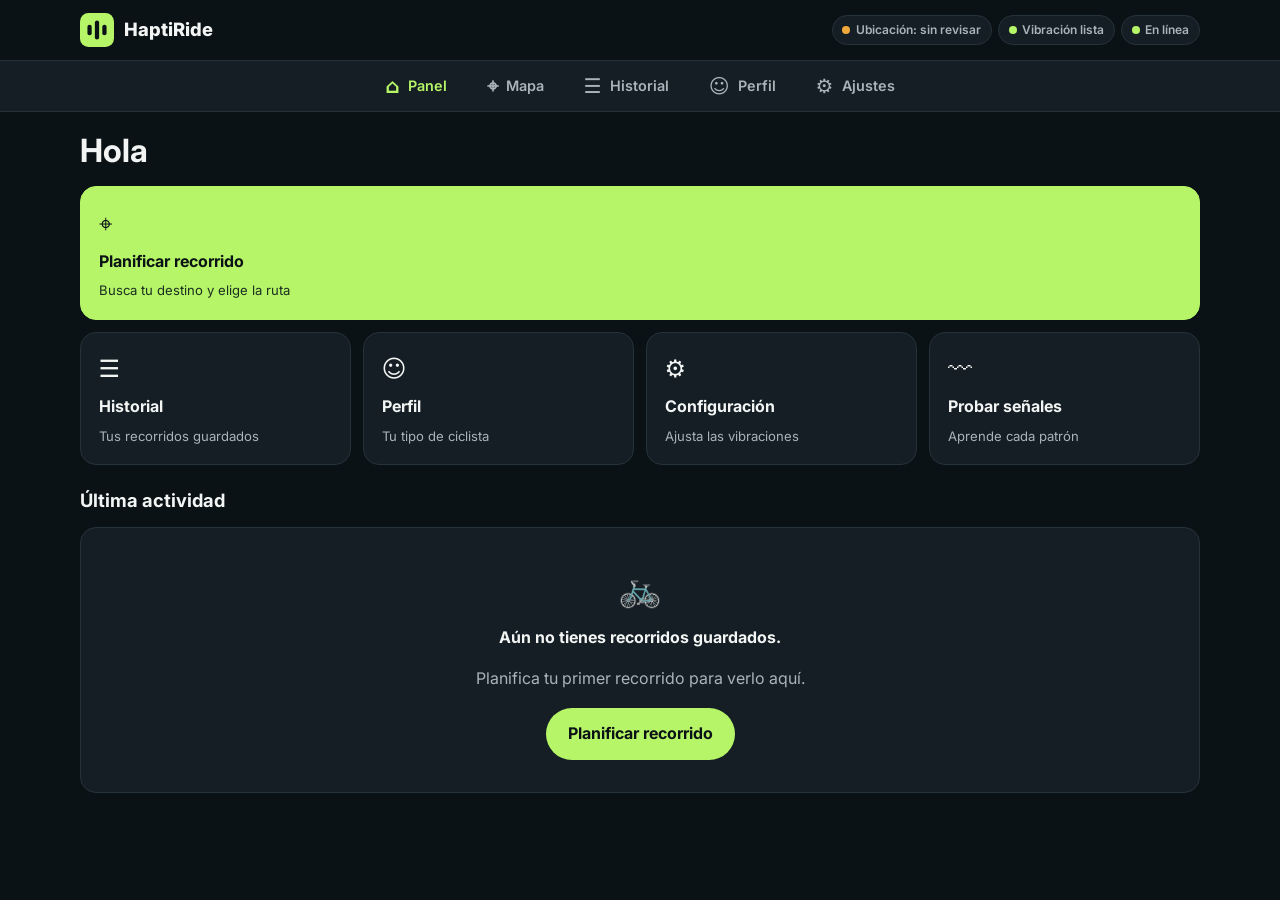
==== pages/app.html @ 60460280 "Add files via upload" ====
<!DOCTYPE html>
<html lang="es">
<head>
  <meta charset="UTF-8">
  <meta name="viewport" content="width=device-width, initial-scale=1, viewport-fit=cover">
  <title>HaptiRide · App web</title>
  <meta name="description" content="App web de HaptiRide: planifica tu ruta en bicicleta y recibe las indicaciones como vibraciones del celular.">
  <meta name="theme-color" content="#0B1216">
  <link rel="icon" href="../favicon.ico">
  <link rel="stylesheet" href="../css/leaflet.css">
  <link rel="stylesheet" href="../css/styles.css">
</head>
<body>
  <a class="saltar" href="#app-principal">Saltar al contenido</a>
  <div class="app">
    <header class="app-barra">
      <div class="contenedor app-barra__fila">
        <a class="marca" href="index.html" aria-label="HaptiRide, volver a la página principal">
          <img src="../assets/icons/logo.svg" alt="" width="34" height="34">
          <span>HaptiRide</span>
        </a>
        <!-- HU-024 · Estado de ubicación, vibración y conexión -->
        <div class="estado-chips" aria-label="Estado del sistema">
          <a class="chip" id="chip-ubicacion" href="#permisos">Ubicación</a>
          <a class="chip" id="chip-vibracion" href="#permisos">Vibración</a>
          <a class="chip" id="chip-conexion" href="#permisos">Conexión</a>
        </div>
      </div>
    </header>

    <nav class="tabbar" aria-label="Secciones de la app">
      <a href="#panel" data-tab="panel"><span class="ico" aria-hidden="true">⌂</span>Panel</a>
      <a href="#mapa" data-tab="mapa"><span class="ico" aria-hidden="true">⌖</span>Mapa</a>
      <a href="#historial" data-tab="historial"><span class="ico" aria-hidden="true">☰</span>Historial</a>
      <a href="#perfil" data-tab="perfil"><span class="ico" aria-hidden="true">☺</span>Perfil</a>
      <a href="#configuracion" data-tab="configuracion"><span class="ico" aria-hidden="true">⚙</span>Ajustes</a>
    </nav>

    <main class="app-principal" id="app-principal" tabindex="-1">

      <!-- ============ HU-001 · Panel principal ============ -->
      <section class="vista" id="vista-panel" aria-labelledby="t-panel" hidden>
        <div class="contenedor">
          <h1 id="t-panel">Hola<span id="saludo-perfil"></span></h1>
          <div class="accesos">
            <a class="acceso acceso--destacado" href="#mapa"><span class="ico" aria-hidden="true">⌖</span><strong>Planificar recorrido</strong><span>Busca tu destino y elige la ruta</span></a>
            <a class="acceso" href="#historial"><span class="ico" aria-hidden="true">☰</span><strong>Historial</strong><span>Tus recorridos guardados</span></a>
            <a class="acceso" href="#perfil"><span class="ico" aria-hidden="true">☺</span><strong>Perfil</strong><span>Tu tipo de ciclista</span></a>
            <a class="acceso" href="#configuracion"><span class="ico" aria-hidden="true">⚙</span><strong>Configuración</strong><span>Ajusta las vibraciones</span></a>
            <a class="acceso" href="index.html#probar"><span class="ico" aria-hidden="true">〰</span><strong>Probar señales</strong><span>Aprende cada patrón</span></a>
          </div>
          <h2 style="font-size:1.15rem;margin-top:1.5rem">Última actividad</h2>
          <div id="ultima-actividad"></div>
        </div>
      </section>

      <!-- ============ HU-017, 018, 025, 028, 033, 034, 035 · Planificar ============ -->
      <section class="vista" id="vista-mapa" aria-labelledby="t-mapa" hidden>
        <div class="contenedor">
          <h1 id="t-mapa">Planificar recorrido</h1>

          <div class="tarjeta">
            <div class="campo">
              <span style="font-weight:600">Origen</span>
              <div class="segmentado" role="group" aria-label="Origen del recorrido">
                <button type="button" data-origen="demo" aria-pressed="true">Punto de prueba</button>
                <button type="button" data-origen="gps" aria-pressed="false">Mi ubicación (GPS)</button>
              </div>
              <span class="ayuda" id="texto-origen">Parque Kennedy, Miraflores (punto fijo para pruebas).</span>
            </div>

            <form class="campo" id="form-destino" role="search" novalidate>
              <label for="destino">Destino</label>
              <div class="buscador">
                <input class="entrada" id="destino" name="destino" type="search" placeholder="Ej.: UPC Monterrico, Larcomar…" autocomplete="off" aria-describedby="ayuda-destino">
                <button class="btn btn--primario" type="submit">Buscar</button>
              </div>
              <span class="ayuda" id="ayuda-destino">Busca un lugar en Perú. Necesitas conexión a internet.</span>
              <ul class="resultados" id="resultados" hidden aria-label="Resultados de búsqueda"></ul>
            </form>
            <button class="btn btn--secundario btn--sm" id="usar-demo" type="button">Usar ruta de demostración (sin internet)</button>
          </div>

          <div id="error-ruta" role="alert"></div>

          <div class="mapa" id="mapa-plan" aria-label="Vista previa del recorrido en el mapa"></div>

          <div id="bloque-alternativas" hidden>
            <h2 style="font-size:1.15rem">Rutas disponibles</h2>
            <p class="texto-suave" id="nota-alternativas"></p>
            <div class="alternativas" id="alternativas"></div>
          </div>

          <div class="tarjeta">
            <div class="campo" style="margin-bottom:.75rem">
              <span style="font-weight:600">Modo del recorrido</span>
              <div class="segmentado" role="group" aria-label="Modo del recorrido">
                <button type="button" data-modo="simulacion" aria-pressed="true">Simulación</button>
                <button type="button" data-modo="gps" aria-pressed="false">GPS real</button>
              </div>
              <span class="ayuda" id="texto-modo">La bicicleta avanza sola por la ruta. Úsalo para practicar y para las pruebas con usuarios.</span>
            </div>
            <p class="texto-suave" id="falta-iniciar">Elige un destino y una ruta para poder iniciar.</p>
            <button class="btn btn--primario btn--bloque" id="iniciar" type="button" disabled>Iniciar recorrido</button>
          </div>
        </div>
      </section>

      <!-- ============ HU-023, 024 · Permisos y estado ============ -->
      <section class="vista" id="vista-permisos" aria-labelledby="t-permisos" hidden>
        <div class="contenedor">
          <h1 id="t-permisos">Antes de salir</h1>
          <p class="texto-suave">HaptiRide necesita estos permisos para guiarte. Puedes revisarlos cuando quieras.</p>
          <div class="tarjeta">
            <div class="opcion">
              <div class="opcion__texto"><strong>Ubicación</strong><span id="permiso-ubicacion-texto">Comprobando…</span></div>
              <button class="btn btn--secundario btn--sm" id="permiso-ubicacion" type="button">Permitir ubicación</button>
            </div>
            <div class="opcion">
              <div class="opcion__texto"><strong>Vibración</strong><span id="permiso-vibracion-texto">Comprobando…</span></div>
              <button class="btn btn--secundario btn--sm" id="permiso-vibracion" type="button">Probar vibración</button>
            </div>
            <div class="opcion">
              <div class="opcion__texto"><strong>Pantalla encendida</strong><span id="permiso-pantalla-texto">Comprobando…</span></div>
            </div>
            <div class="opcion">
              <div class="opcion__texto"><strong>Conexión</strong><span id="permiso-conexion-texto">Comprobando…</span></div>
            </div>
          </div>
          <div id="permisos-continuar" hidden>
            <button class="btn btn--primario btn--bloque" id="continuar-recorrido" type="button">Continuar al recorrido</button>
            <a class="btn btn--secundario btn--bloque" style="margin-top:.6rem" href="#mapa">Volver al mapa</a>
          </div>
        </div>
      </section>

      <!-- ============ HU-019, 039–043, 014, 026, 048, 022 · Recorrido ============ -->
      <section class="vista" id="vista-navegacion" aria-labelledby="t-nav" hidden>
        <div class="contenedor">
          <h1 id="t-nav" class="solo-lector">Recorrido en curso</h1>
          <div class="maniobra" id="maniobra" role="status" aria-live="polite">
            <div class="maniobra__flecha" id="maniobra-flecha" aria-hidden="true">↑</div>
            <div>
              <div class="maniobra__dist" id="maniobra-dist">–</div>
              <div class="maniobra__texto" id="maniobra-texto">Preparando el recorrido…</div>
            </div>
          </div>
          <div id="aviso-nav"></div>
          <div>
            <div class="dato-fila"><span>Destino: <strong id="nav-destino">–</strong></span><span>Restante: <strong id="nav-restante">–</strong></span><span>Modo: <strong id="nav-modo">–</strong></span></div>
            <div class="progreso" style="margin-top:.5rem" aria-hidden="true"><span id="nav-progreso"></span></div>
          </div>
          <div class="mapa mapa--nav" id="mapa-nav" aria-label="Mapa del recorrido"></div>
          <div class="controles">
            <button class="btn btn--secundario" id="pausar" type="button">Pausar</button>
            <button class="btn btn--primario" id="sin-mirar" type="button">Modo sin mirar</button>
            <button class="btn btn--secundario" id="recalcular" type="button" hidden>Recalcular</button>
            <button class="btn btn--peligro" id="finalizar" type="button">Finalizar</button>
          </div>

          <details class="tarjeta pruebas" id="panel-pruebas" open>
            <summary>Simulación de eventos (para pruebas)</summary>
            <p class="texto-suave" style="margin-top:.75rem">Estos botones reproducen situaciones del recorrido para practicar las señales sin salir a la calle.</p>
            <div class="campo" id="bloque-velocidad">
              <span style="font-weight:600">Velocidad de la simulación</span>
              <div class="segmentado" role="group" aria-label="Velocidad de la simulación">
                <button type="button" data-vel="1" aria-pressed="true">1x</button>
                <button type="button" data-vel="3" aria-pressed="false">3x</button>
                <button type="button" data-vel="6" aria-pressed="false">6x</button>
              </div>
            </div>
            <div class="controles">
              <button class="btn btn--ambar btn--sm" data-vehiculo="izquierda" type="button">Vehículo por la izquierda</button>
              <button class="btn btn--ambar btn--sm" data-vehiculo="derecha" type="button">Vehículo por la derecha</button>
              <button class="btn btn--secundario btn--sm" id="simular-desvio" type="button">Simular desvío</button>
              <button class="btn btn--secundario btn--sm" id="simular-perdida" type="button">Simular pérdida de señal</button>
            </div>
          </details>

          <div class="tarjeta">
            <h2 style="font-size:1rem">Señales recibidas</h2>
            <ul class="registro" id="registro" aria-live="off"></ul>
          </div>
        </div>
      </section>

      <!-- ============ HU-022 · Historial ============ -->
      <section class="vista" id="vista-historial" aria-labelledby="t-historial" hidden>
        <div class="contenedor">
          <h1 id="t-historial">Historial</h1>
          <div id="lista-historial"></div>
        </div>
      </section>

      <!-- ============ HU-003 · Perfil ============ -->
      <section class="vista" id="vista-perfil" aria-labelledby="t-perfil" hidden>
        <div class="contenedor">
          <h1 id="t-perfil">Tu perfil</h1>
          <p class="texto-suave">Elige el tipo de ciclista que mejor te describe. Puedes cambiarlo cuando quieras; tu historial no se borra.</p>
          <div class="perfiles" role="group" aria-label="Tipo de ciclista">
            <button class="perfil-op" type="button" data-perfil="urbano" aria-pressed="false"><span class="ico" aria-hidden="true">🚲</span><strong>Ciclista urbano</strong><br><span>Uso mi bicicleta para estudiar, trabajar o hacer mis actividades diarias.</span></button>
            <button class="perfil-op" type="button" data-perfil="repartidor" aria-pressed="false"><span class="ico" aria-hidden="true">📦</span><strong>Repartidor</strong><br><span>Hago entregas (delivery) en bicicleta y voy a destinos nuevos a diario.</span></button>
            <button class="perfil-op" type="button" data-perfil="compartida" aria-pressed="false"><span class="ico" aria-hidden="true">🔄</span><strong>Bicicleta compartida</strong><br><span>Uso bicicletas de alquiler o compartidas para viajes cortos.</span></button>
          </div>
          <p class="texto-suave" id="estado-perfil" role="status" aria-live="polite"></p>
        </div>
      </section>

      <!-- ============ HU-044, 045, 046 · Configuración de señales ============ -->
      <section class="vista" id="vista-configuracion" aria-labelledby="t-config" hidden>
        <div class="contenedor">
          <h1 id="t-config">Configuración de señales</h1>
          <div class="tarjeta">
            <div class="opcion">
              <div class="opcion__texto"><strong id="etq-activas">Señales de vibración</strong><span>Si las desactivas, verás las indicaciones solo en pantalla.</span></div>
              <label class="interruptor"><input type="checkbox" id="cfg-activas" aria-labelledby="etq-activas"><span></span></label>
            </div>
            <div class="opcion">
              <div class="opcion__texto"><strong>Intensidad</strong><span>El navegador no controla la fuerza del motor: una intensidad mayor se siente como pulsos más largos.</span></div>
              <div class="segmentado" role="group" aria-label="Intensidad" data-cfg="intensidad">
                <button type="button" data-valor="baja">Baja</button><button type="button" data-valor="media">Media</button><button type="button" data-valor="alta">Alta</button>
              </div>
            </div>
            <div class="opcion">
              <div class="opcion__texto"><strong>Duración de cada pulso</strong><span>Corta 120 ms · Media 200 ms · Larga 300 ms.</span></div>
              <div class="segmentado" role="group" aria-label="Duración de cada pulso" data-cfg="duracion">
                <button type="button" data-valor="corta">Corta</button><button type="button" data-valor="media">Media</button><button type="button" data-valor="larga">Larga</button>
              </div>
            </div>
            <div class="opcion">
              <div class="opcion__texto"><strong>Cantidad de pulsos</strong><span>Cuántas veces se repite cada señal de maniobra.</span></div>
              <div class="segmentado" role="group" aria-label="Cantidad de repeticiones" data-cfg="pulsos">
                <button type="button" data-valor="1">1</button><button type="button" data-valor="2">2</button><button type="button" data-valor="3">3</button>
              </div>
            </div>
            <div class="opcion">
              <div class="opcion__texto"><strong>Intervalo entre pulsos</strong><span>El silencio entre un pulso y el siguiente.</span></div>
              <div class="segmentado" role="group" aria-label="Intervalo entre pulsos" data-cfg="intervalo">
                <button type="button" data-valor="corto">Corto</button><button type="button" data-valor="medio">Medio</button><button type="button" data-valor="largo">Largo</button>
              </div>
            </div>
          </div>
          <div class="tarjeta">
            <h2 style="font-size:1rem">Resumen</h2>
            <p id="cfg-resumen" role="status" aria-live="polite"></p>
            <div class="campo">
              <label for="cfg-probar-tipo">Señal para probar</label>
              <select class="entrada" id="cfg-probar-tipo">
                <option value="izquierda">Girar a la izquierda</option>
                <option value="derecha">Girar a la derecha</option>
                <option value="recto">Continuar recto</option>
                <option value="vehiculo">Aviso de vehículo</option>
                <option value="llegada">Llegada</option>
              </select>
            </div>
            <div class="controles" style="grid-template-columns:1fr 1fr">
              <button class="btn btn--primario" id="cfg-probar" type="button">Probar</button>
              <button class="btn btn--secundario" id="cfg-restablecer" type="button">Restablecer</button>
            </div>
            <p class="texto-suave" id="cfg-aviso" style="margin-top:1rem"></p>
          </div>
        </div>
      </section>
    </main>
  </div>

  <!-- HU-026 · Modo sin mirar -->
  <div class="sin-mirar" id="capa-sin-mirar" role="dialog" aria-modal="true" aria-labelledby="sm-texto" hidden>
    <div class="sin-mirar__flecha" id="sm-flecha" aria-hidden="true">↑</div>
    <div class="sin-mirar__dist" id="sm-dist">–</div>
    <p class="sin-mirar__estado" id="sm-texto">Guarda el celular. Te avisaremos con vibraciones.</p>
    <p class="sin-mirar__estado" id="sm-pantalla"></p>
    <button class="btn btn--secundario" id="salir-sin-mirar" type="button">Salir del modo sin mirar</button>
  </div>

  <!-- Diálogo reutilizable (HU-022 confirmar, HU-042 llegada) -->
  <div class="dialogo-fondo" id="dialogo" hidden>
    <div class="dialogo" role="alertdialog" aria-modal="true" aria-labelledby="dialogo-titulo" aria-describedby="dialogo-texto">
      <h2 id="dialogo-titulo"></h2>
      <p class="texto-suave" id="dialogo-texto"></p>
      <div class="dialogo__acciones" id="dialogo-acciones"></div>
    </div>
  </div>

  <div class="toast" id="toast" role="status" aria-live="polite" hidden></div>

  <script src="../js/vendor/leaflet.js"></script>
  <script src="../js/senales.js"></script>
  <script src="../js/app.js"></script>
</body>
</html>
---- css/leaflet.css ----
/* required styles */

.leaflet-pane,
.leaflet-tile,
.leaflet-marker-icon,
.leaflet-marker-shadow,
.leaflet-tile-container,
.leaflet-pane > svg,
.leaflet-pane > canvas,
.leaflet-zoom-box,
.leaflet-image-layer,
.leaflet-layer {
	position: absolute;
	left: 0;
	top: 0;
	}
.leaflet-container {
	overflow: hidden;
	}
.leaflet-tile,
.leaflet-marker-icon,
.leaflet-marker-shadow {
	-webkit-user-select: none;
	   -moz-user-select: none;
	        user-select: none;
	  -webkit-user-drag: none;
	}
/* Prevents IE11 from highlighting tiles in blue */
.leaflet-tile::selection {
	background: transparent;
}
/* Safari renders non-retina tile on retina better with this, but Chrome is worse */
.leaflet-safari .leaflet-tile {
	image-rendering: -webkit-optimize-contrast;
	}
/* hack that prevents hw layers "stretching" when loading new tiles */
.leaflet-safari .leaflet-tile-container {
	width: 1600px;
	height: 1600px;
	-webkit-transform-origin: 0 0;
	}
.leaflet-marker-icon,
.leaflet-marker-shadow {
	display: block;
	}
/* .leaflet-container svg: reset svg max-width decleration shipped in Joomla! (joomla.org) 3.x */
/* .leaflet-container img: map is broken in FF if you have max-width: 100% on tiles */
.leaflet-container .leaflet-overlay-pane svg {
	max-width: none !important;
	max-height: none !important;
	}
.leaflet-container .leaflet-marker-pane img,
.leaflet-container .leaflet-shadow-pane img,
.leaflet-container .leaflet-tile-pane img,
.leaflet-container img.leaflet-image-layer,
.leaflet-container .leaflet-tile {
	max-width: none !important;
	max-height: none !important;
	width: auto;
	padding: 0;
	}

.leaflet-container img.leaflet-tile {
	/* See: https://bugs.chromium.org/p/chromium/issues/detail?id=600120 */
	mix-blend-mode: plus-lighter;
}

.leaflet-container.leaflet-touch-zoom {
	-ms-touch-action: pan-x pan-y;
	touch-action: pan-x pan-y;
	}
.leaflet-container.leaflet-touch-drag {
	-ms-touch-action: pinch-zoom;
	/* Fallback for FF which doesn't support pinch-zoom */
	touch-action: none;
	touch-action: pinch-zoom;
}
.leaflet-container.leaflet-touch-drag.leaflet-touch-zoom {
	-ms-touch-action: none;
	touch-action: none;
}
.leaflet-container {
	-webkit-tap-highlight-color: transparent;
}
.leaflet-container a {
	-webkit-tap-highlight-color: rgba(51, 181, 229, 0.4);
}
.leaflet-tile {
	filter: inherit;
	visibility: hidden;
	}
.leaflet-tile-loaded {
	visibility: inherit;
	}
.leaflet-zoom-box {
	width: 0;
	height: 0;
	-moz-box-sizing: border-box;
	     box-sizing: border-box;
	z-index: 800;
	}
/* workaround for https://bugzilla.mozilla.org/show_bug.cgi?id=888319 */
.leaflet-overlay-pane svg {
	-moz-user-select: none;
	}

.leaflet-pane         { z-index: 400; }

.leaflet-tile-pane    { z-index: 200; }
.leaflet-overlay-pane { z-index: 400; }
.leaflet-shadow-pane  { z-index: 500; }
.leaflet-marker-pane  { z-index: 600; }
.leaflet-tooltip-pane   { z-index: 650; }
.leaflet-popup-pane   { z-index: 700; }

.leaflet-map-pane canvas { z-index: 100; }
.leaflet-map-pane svg    { z-index: 200; }

.leaflet-vml-shape {
	width: 1px;
	height: 1px;
	}
.lvml {
	behavior: url(#default#VML);
	display: inline-block;
	position: absolute;
	}


/* control positioning */

.leaflet-control {
	position: relative;
	z-index: 800;
	pointer-events: visiblePainted; /* IE 9-10 doesn't have auto */
	pointer-events: auto;
	}
.leaflet-top,
.leaflet-bottom {
	position: absolute;
	z-index: 1000;
	pointer-events: none;
	}
.leaflet-top {
	top: 0;
	}
.leaflet-right {
	right: 0;
	}
.leaflet-bottom {
	bottom: 0;
	}
.leaflet-left {
	left: 0;
	}
.leaflet-control {
	float: left;
	clear: both;
	}
.leaflet-right .leaflet-control {
	float: right;
	}
.leaflet-top .leaflet-control {
	margin-top: 10px;
	}
.leaflet-bottom .leaflet-control {
	margin-bottom: 10px;
	}
.leaflet-left .leaflet-control {
	margin-left: 10px;
	}
.leaflet-right .leaflet-control {
	margin-right: 10px;
	}


/* zoom and fade animations */

.leaflet-fade-anim .leaflet-popup {
	opacity: 0;
	-webkit-transition: opacity 0.2s linear;
	   -moz-transition: opacity 0.2s linear;
	        transition: opacity 0.2s linear;
	}
.leaflet-fade-anim .leaflet-map-pane .leaflet-popup {
	opacity: 1;
	}
.leaflet-zoom-animated {
	-webkit-transform-origin: 0 0;
	    -ms-transform-origin: 0 0;
	        transform-origin: 0 0;
	}
svg.leaflet-zoom-animated {
	will-change: transform;
}

.leaflet-zoom-anim .leaflet-zoom-animated {
	-webkit-transition: -webkit-transform 0.25s cubic-bezier(0,0,0.25,1);
	   -moz-transition:    -moz-transform 0.25s cubic-bezier(0,0,0.25,1);
	        transition:         transform 0.25s cubic-bezier(0,0,0.25,1);
	}
.leaflet-zoom-anim .leaflet-tile,
.leaflet-pan-anim .leaflet-tile {
	-webkit-transition: none;
	   -moz-transition: none;
	        transition: none;
	}

.leaflet-zoom-anim .leaflet-zoom-hide {
	visibility: hidden;
	}


/* cursors */

.leaflet-interactive {
	cursor: pointer;
	}
.leaflet-grab {
	cursor: -webkit-grab;
	cursor:    -moz-grab;
	cursor:         grab;
	}
.leaflet-crosshair,
.leaflet-crosshair .leaflet-interactive {
	cursor: crosshair;
	}
.leaflet-popup-pane,
.leaflet-control {
	cursor: auto;
	}
.leaflet-dragging .leaflet-grab,
.leaflet-dragging .leaflet-grab .leaflet-interactive,
.leaflet-dragging .leaflet-marker-draggable {
	cursor: move;
	cursor: -webkit-grabbing;
	cursor:    -moz-grabbing;
	cursor:         grabbing;
	}

/* marker & overlays interactivity */
.leaflet-marker-icon,
.leaflet-marker-shadow,
.leaflet-image-layer,
.leaflet-pane > svg path,
.leaflet-tile-container {
	pointer-events: none;
	}

.leaflet-marker-icon.leaflet-interactive,
.leaflet-image-layer.leaflet-interactive,
.leaflet-pane > svg path.leaflet-interactive,
svg.leaflet-image-layer.leaflet-interactive path {
	pointer-events: visiblePainted; /* IE 9-10 doesn't have auto */
	pointer-events: auto;
	}

/* visual tweaks */

.leaflet-container {
	background: #ddd;
	outline-offset: 1px;
	}
.leaflet-container a {
	color: #0078A8;
	}
.leaflet-zoom-box {
	border: 2px dotted #38f;
	background: rgba(255,255,255,0.5);
	}


/* general typography */
.leaflet-container {
	font-family: "Helvetica Neue", Arial, Helvetica, sans-serif;
	font-size: 12px;
	font-size: 0.75rem;
	line-height: 1.5;
	}


/* general toolbar styles */

.leaflet-bar {
	box-shadow: 0 1px 5px rgba(0,0,0,0.65);
	border-radius: 4px;
	}
.leaflet-bar a {
	background-color: #fff;
	border-bottom: 1px solid #ccc;
	width: 26px;
	height: 26px;
	line-height: 26px;
	display: block;
	text-align: center;
	text-decoration: none;
	color: black;
	}
.leaflet-bar a,
.leaflet-control-layers-toggle {
	background-position: 50% 50%;
	background-repeat: no-repeat;
	display: block;
	}
.leaflet-bar a:hover,
.leaflet-bar a:focus {
	background-color: #f4f4f4;
	}
.leaflet-bar a:first-child {
	border-top-left-radius: 4px;
	border-top-right-radius: 4px;
	}
.leaflet-bar a:last-child {
	border-bottom-left-radius: 4px;
	border-bottom-right-radius: 4px;
	border-bottom: none;
	}
.leaflet-bar a.leaflet-disabled {
	cursor: default;
	background-color: #f4f4f4;
	color: #bbb;
	}

.leaflet-touch .leaflet-bar a {
	width: 30px;
	height: 30px;
	line-height: 30px;
	}
.leaflet-touch .leaflet-bar a:first-child {
	border-top-left-radius: 2px;
	border-top-right-radius: 2px;
	}
.leaflet-touch .leaflet-bar a:last-child {
	border-bottom-left-radius: 2px;
	border-bottom-right-radius: 2px;
	}

/* zoom control */

.leaflet-control-zoom-in,
.leaflet-control-zoom-out {
	font: bold 18px 'Lucida Console', Monaco, monospace;
	text-indent: 1px;
	}

.leaflet-touch .leaflet-control-zoom-in, .leaflet-touch .leaflet-control-zoom-out  {
	font-size: 22px;
	}


/* layers control */

.leaflet-control-layers {
	box-shadow: 0 1px 5px rgba(0,0,0,0.4);
	background: #fff;
	border-radius: 5px;
	}
.leaflet-control-layers-toggle {
	background-image: url(images/layers.png);
	width: 36px;
	height: 36px;
	}
.leaflet-retina .leaflet-control-layers-toggle {
	background-image: url(images/layers-2x.png);
	background-size: 26px 26px;
	}
.leaflet-touch .leaflet-control-layers-toggle {
	width: 44px;
	height: 44px;
	}
.leaflet-control-layers .leaflet-control-layers-list,
.leaflet-control-layers-expanded .leaflet-control-layers-toggle {
	display: none;
	}
.leaflet-control-layers-expanded .leaflet-control-layers-list {
	display: block;
	position: relative;
	}
.leaflet-control-layers-expanded {
	padding: 6px 10px 6px 6px;
	color: #333;
	background: #fff;
	}
.leaflet-control-layers-scrollbar {
	overflow-y: scroll;
	overflow-x: hidden;
	padding-right: 5px;
	}
.leaflet-control-layers-selector {
	margin-top: 2px;
	position: relative;
	top: 1px;
	}
.leaflet-control-layers label {
	display: block;
	font-size: 13px;
	font-size: 1.08333em;
	}
.leaflet-control-layers-separator {
	height: 0;
	border-top: 1px solid #ddd;
	margin: 5px -10px 5px -6px;
	}

/* Default icon URLs */
.leaflet-default-icon-path { /* used only in path-guessing heuristic, see L.Icon.Default */
	background-image: url(images/marker-icon.png);
	}


/* attribution and scale controls */

.leaflet-container .leaflet-control-attribution {
	background: #fff;
	background: rgba(255, 255, 255, 0.8);
	margin: 0;
	}
.leaflet-control-attribution,
.leaflet-control-scale-line {
	padding: 0 5px;
	color: #333;
	line-height: 1.4;
	}
.leaflet-control-attribution a {
	text-decoration: none;
	}
.leaflet-control-attribution a:hover,
.leaflet-control-attribution a:focus {
	text-decoration: underline;
	}
.leaflet-attribution-flag {
	display: inline !important;
	vertical-align: baseline !important;
	width: 1em;
	height: 0.6669em;
	}
.leaflet-left .leaflet-control-scale {
	margin-left: 5px;
	}
.leaflet-bottom .leaflet-control-scale {
	margin-bottom: 5px;
	}
.leaflet-control-scale-line {
	border: 2px solid #777;
	border-top: none;
	line-height: 1.1;
	padding: 2px 5px 1px;
	white-space: nowrap;
	-moz-box-sizing: border-box;
	     box-sizing: border-box;
	background: rgba(255, 255, 255, 0.8);
	text-shadow: 1px 1px #fff;
	}
.leaflet-control-scale-line:not(:first-child) {
	border-top: 2px solid #777;
	border-bottom: none;
	margin-top: -2px;
	}
.leaflet-control-scale-line:not(:first-child):not(:last-child) {
	border-bottom: 2px solid #777;
	}

.leaflet-touch .leaflet-control-attribution,
.leaflet-touch .leaflet-control-layers,
.leaflet-touch .leaflet-bar {
	box-shadow: none;
	}
.leaflet-touch .leaflet-control-layers,
.leaflet-touch .leaflet-bar {
	border: 2px solid rgba(0,0,0,0.2);
	background-clip: padding-box;
	}


/* popup */

.leaflet-popup {
	position: absolute;
	text-align: center;
	margin-bottom: 20px;
	}
.leaflet-popup-content-wrapper {
	padding: 1px;
	text-align: left;
	border-radius: 12px;
	}
.leaflet-popup-content {
	margin: 13px 24px 13px 20px;
	line-height: 1.3;
	font-size: 13px;
	font-size: 1.08333em;
	min-height: 1px;
	}
.leaflet-popup-content p {
	margin: 17px 0;
	margin: 1.3em 0;
	}
.leaflet-popup-tip-container {
	width: 40px;
	height: 20px;
	position: absolute;
	left: 50%;
	margin-top: -1px;
	margin-left: -20px;
	overflow: hidden;
	pointer-events: none;
	}
.leaflet-popup-tip {
	width: 17px;
	height: 17px;
	padding: 1px;

	margin: -10px auto 0;
	pointer-events: auto;

	-webkit-transform: rotate(45deg);
	   -moz-transform: rotate(45deg);
	    -ms-transform: rotate(45deg);
	        transform: rotate(45deg);
	}
.leaflet-popup-content-wrapper,
.leaflet-popup-tip {
	background: white;
	color: #333;
	box-shadow: 0 3px 14px rgba(0,0,0,0.4);
	}
.leaflet-container a.leaflet-popup-close-button {
	position: absolute;
	top: 0;
	right: 0;
	border: none;
	text-align: center;
	width: 24px;
	height: 24px;
	font: 16px/24px Tahoma, Verdana, sans-serif;
	color: #757575;
	text-decoration: none;
	background: transparent;
	}
.leaflet-container a.leaflet-popup-close-button:hover,
.leaflet-container a.leaflet-popup-close-button:focus {
	color: #585858;
	}
.leaflet-popup-scrolled {
	overflow: auto;
	}

.leaflet-oldie .leaflet-popup-content-wrapper {
	-ms-zoom: 1;
	}
.leaflet-oldie .leaflet-popup-tip {
	width: 24px;
	margin: 0 auto;

	-ms-filter: "progid:DXImageTransform.Microsoft.Matrix(M11=0.70710678, M12=0.70710678, M21=-0.70710678, M22=0.70710678)";
	filter: progid:DXImageTransform.Microsoft.Matrix(M11=0.70710678, M12=0.70710678, M21=-0.70710678, M22=0.70710678);
	}

.leaflet-oldie .leaflet-control-zoom,
.leaflet-oldie .leaflet-control-layers,
.leaflet-oldie .leaflet-popup-content-wrapper,
.leaflet-oldie .leaflet-popup-tip {
	border: 1px solid #999;
	}


/* div icon */

.leaflet-div-icon {
	background: #fff;
	border: 1px solid #666;
	}


/* Tooltip */
/* Base styles for the element that has a tooltip */
.leaflet-tooltip {
	position: absolute;
	padding: 6px;
	background-color: #fff;
	border: 1px solid #fff;
	border-radius: 3px;
	color: #222;
	white-space: nowrap;
	-webkit-user-select: none;
	-moz-user-select: none;
	-ms-user-select: none;
	user-select: none;
	pointer-events: none;
	box-shadow: 0 1px 3px rgba(0,0,0,0.4);
	}
.leaflet-tooltip.leaflet-interactive {
	cursor: pointer;
	pointer-events: auto;
	}
.leaflet-tooltip-top:before,
.leaflet-tooltip-bottom:before,
.leaflet-tooltip-left:before,
.leaflet-tooltip-right:before {
	position: absolute;
	pointer-events: none;
	border: 6px solid transparent;
	background: transparent;
	content: "";
	}

/* Directions */

.leaflet-tooltip-bottom {
	margin-top: 6px;
}
.leaflet-tooltip-top {
	margin-top: -6px;
}
.leaflet-tooltip-bottom:before,
.leaflet-tooltip-top:before {
	left: 50%;
	margin-left: -6px;
	}
.leaflet-tooltip-top:before {
	bottom: 0;
	margin-bottom: -12px;
	border-top-color: #fff;
	}
.leaflet-tooltip-bottom:before {
	top: 0;
	margin-top: -12px;
	margin-left: -6px;
	border-bottom-color: #fff;
	}
.leaflet-tooltip-left {
	margin-left: -6px;
}
.leaflet-tooltip-right {
	margin-left: 6px;
}
.leaflet-tooltip-left:before,
.leaflet-tooltip-right:before {
	top: 50%;
	margin-top: -6px;
	}
.leaflet-tooltip-left:before {
	right: 0;
	margin-right: -12px;
	border-left-color: #fff;
	}
.leaflet-tooltip-right:before {
	left: 0;
	margin-left: -12px;
	border-right-color: #fff;
	}

/* Printing */

@media print {
	/* Prevent printers from removing background-images of controls. */
	.leaflet-control {
		-webkit-print-color-adjust: exact;
		print-color-adjust: exact;
		}
	}
---- css/styles.css ----
/* =========================================================
   HaptiRide · Estilos de la landing y de la app web
   HU-031 (teclado y foco visible) · HU-032 (contraste, zoom y responsive)
   ========================================================= */
@import url('https://fonts.googleapis.com/css2?family=Inter:wght@400;500;600;700;800&display=swap');

:root {
  --asfalto: #0B1216;
  --carbon: #141E24;
  --sombra: #26323A;
  --linea: #33424C;
  --lima: #B6F567;
  --lima-osc: #8FD13F;
  --musgo: #1B2E21;
  --tiza: #F2F5F3;
  --niebla: #A9B4BA;
  --ambar: #F0A83C;
  --rojo: #FF6B5E;
  --radio: 16px;
  --radio-sm: 10px;
  --sombra-caja: 0 10px 30px rgba(0, 0, 0, .35);
  --fuente: 'Inter', system-ui, -apple-system, 'Segoe UI', Roboto, sans-serif;
  --ancho: 1120px;
}

*, *::before, *::after { box-sizing: border-box; }
html { scroll-behavior: smooth; -webkit-text-size-adjust: 100%; }
body {
  margin: 0;
  font-family: var(--fuente);
  font-size: 1rem;
  line-height: 1.6;
  color: var(--tiza);
  background: var(--asfalto);
}
img, svg { max-width: 100%; display: block; }
a { color: var(--lima); }
h1, h2, h3, h4 { line-height: 1.2; margin: 0 0 .5em; }
p { margin: 0 0 1em; }
button, input, select, textarea { font: inherit; color: inherit; }
[hidden] { display: none !important; }

/* ---------- Accesibilidad ---------- */
.saltar {
  position: absolute; left: 1rem; top: -100px; z-index: 1000;
  background: var(--lima); color: var(--asfalto); padding: .6rem 1rem;
  border-radius: var(--radio-sm); font-weight: 700; text-decoration: none;
}
.saltar:focus { top: 1rem; }
:focus-visible { outline: 3px solid var(--lima); outline-offset: 3px; border-radius: 6px; }
.solo-lector {
  position: absolute !important; width: 1px; height: 1px; padding: 0; margin: -1px;
  overflow: hidden; clip: rect(0, 0, 0, 0); white-space: nowrap; border: 0;
}
@media (prefers-reduced-motion: reduce) {
  *, *::before, *::after { animation: none !important; transition: none !important; scroll-behavior: auto !important; }
}

/* ---------- Botones ---------- */
.btn {
  display: inline-flex; align-items: center; justify-content: center; gap: .5rem;
  min-height: 48px; padding: .7rem 1.25rem; border-radius: 999px;
  border: 2px solid transparent; font-weight: 700; text-decoration: none;
  cursor: pointer; transition: transform .15s, background .15s, border-color .15s;
}
.btn:hover { transform: translateY(-1px); }
.btn:disabled { opacity: .5; cursor: not-allowed; transform: none; }
.btn--primario { background: var(--lima); color: var(--asfalto); }
.btn--primario:hover { background: #c7fa86; }
.btn--secundario { background: transparent; border-color: var(--linea); color: var(--tiza); }
.btn--secundario:hover { border-color: var(--lima); }
.btn--peligro { background: transparent; border-color: var(--rojo); color: var(--rojo); }
.btn--ambar { background: var(--ambar); color: var(--asfalto); }
.btn--bloque { width: 100%; }
.btn--sm { min-height: 40px; padding: .45rem .9rem; font-size: .9rem; }

/* ---------- Estructura general ---------- */
.contenedor { width: min(100% - 32px, var(--ancho)); margin-inline: auto; }
.seccion { padding: 4.5rem 0; }
.seccion--alt { background: var(--carbon); }
.etiqueta {
  display: inline-block; font-size: .8rem; font-weight: 700; letter-spacing: .08em;
  text-transform: uppercase; color: var(--lima); margin-bottom: .75rem;
}
.titulo-seccion { font-size: clamp(1.7rem, 4vw, 2.4rem); }
.texto-suave { color: var(--niebla); }
.tarjeta {
  background: var(--carbon); border: 1px solid var(--sombra);
  border-radius: var(--radio); padding: 1.5rem;
}
.seccion--alt .tarjeta { background: var(--asfalto); }
.rejilla { display: grid; gap: 1.25rem; }
@media (min-width: 720px) {
  .rejilla--2 { grid-template-columns: repeat(2, 1fr); }
  .rejilla--3 { grid-template-columns: repeat(3, 1fr); }
}

/* ---------- Encabezado ---------- */
.encabezado {
  position: sticky; top: 0; z-index: 50;
  background: rgba(11, 18, 22, .92); backdrop-filter: blur(10px);
  border-bottom: 1px solid var(--sombra);
}
.encabezado__fila { display: flex; align-items: center; justify-content: space-between; min-height: 68px; gap: 1rem; }
.marca { display: flex; align-items: center; gap: .6rem; font-weight: 800; font-size: 1.15rem; color: var(--tiza); text-decoration: none; }
.marca img { width: 34px; height: 34px; }
.menu { display: flex; align-items: center; gap: 1.5rem; }
.menu a { color: var(--niebla); text-decoration: none; font-weight: 500; }
.menu a:hover, .menu a[aria-current="true"] { color: var(--tiza); }
.menu .btn { color: var(--asfalto); }
.boton-menu {
  display: none; width: 48px; height: 48px; border-radius: 12px;
  background: var(--carbon); border: 1px solid var(--sombra); cursor: pointer;
}
.boton-menu span, .boton-menu span::before, .boton-menu span::after {
  display: block; width: 20px; height: 2px; background: var(--tiza); margin: auto; position: relative; content: '';
}
.boton-menu span::before { position: absolute; top: -6px; }
.boton-menu span::after { position: absolute; top: 6px; }
@media (max-width: 860px) {
  .boton-menu { display: block; }
  .menu {
    position: absolute; top: 68px; left: 0; right: 0; flex-direction: column; align-items: stretch;
    gap: 0; background: var(--carbon); border-bottom: 1px solid var(--sombra); padding: .5rem 16px 1rem;
    display: none;
  }
  .menu.abierto { display: flex; }
  .menu a { padding: .85rem 0; border-bottom: 1px solid var(--sombra); }
  .menu .btn { margin-top: .75rem; border-bottom: 0; }
}

/* ---------- Hero (HU-004) ---------- */
.hero { padding: 4rem 0 4.5rem; background: radial-gradient(900px 400px at 85% 10%, rgba(182, 245, 103, .12), transparent 60%); }
.hero__rejilla { display: grid; gap: 2.5rem; align-items: center; }
@media (min-width: 900px) { .hero__rejilla { grid-template-columns: 1.1fr .9fr; } }
.hero h1 { font-size: clamp(2.1rem, 6vw, 3.6rem); letter-spacing: -.02em; }
.hero h1 em { font-style: normal; color: var(--lima); }
.hero__texto { font-size: 1.15rem; color: var(--niebla); max-width: 36rem; }
.hero__acciones { display: flex; flex-wrap: wrap; gap: .75rem; margin: 1.75rem 0 1.5rem; }
.riesgos { list-style: none; padding: 0; margin: 0; display: grid; gap: .6rem; }
.riesgos li { display: flex; gap: .75rem; align-items: flex-start; color: var(--niebla); }
.riesgos li::before {
  content: '!'; flex: 0 0 26px; height: 26px; border-radius: 50%; display: grid; place-items: center;
  background: rgba(240, 168, 60, .15); color: var(--ambar); font-weight: 800; font-size: .85rem;
}
.hero__visual { position: relative; }
.hero__visual .tarjeta { padding: 2rem 1.5rem; }
.hero__aviso { margin-top: 1rem; font-size: .9rem; color: var(--niebla); text-align: center; }

/* ---------- Manubrio ilustrado ---------- */
.manubrio { position: relative; height: 110px; margin: .5rem auto 1rem; max-width: 420px; }
.manubrio__barra {
  position: absolute; left: 14%; right: 14%; top: 48px; height: 14px; border-radius: 8px;
  background: linear-gradient(#3a4a54, #26323A);
}
.manubrio__centro {
  position: absolute; left: 50%; top: 34px; width: 64px; height: 42px; transform: translateX(-50%);
  border-radius: 12px; background: var(--sombra); border: 2px solid var(--linea);
  display: grid; place-items: center; font-size: .7rem; color: var(--niebla); font-weight: 700;
}
.puno {
  position: absolute; top: 30px; width: 26%; height: 50px; border-radius: 26px;
  background: #1f2a31; border: 2px solid var(--linea);
  transition: background .08s, box-shadow .08s, border-color .08s, transform .08s;
}
.puno--izq { left: 0; }
.puno--der { right: 0; }
.puno.es-activo { background: var(--lima); border-color: var(--lima); box-shadow: 0 0 28px rgba(182, 245, 103, .7); transform: scale(1.04); }
.puno.es-alerta { background: var(--ambar); border-color: var(--ambar); box-shadow: 0 0 28px rgba(240, 168, 60, .75); transform: scale(1.04); }
.manubrio__etq { position: absolute; top: 88px; font-size: .75rem; color: var(--niebla); }
.manubrio__etq--izq { left: 4%; }
.manubrio__etq--der { right: 4%; }

/* ---------- Cómo funciona (HU-002) ---------- */
.pasos { counter-reset: paso; }
.paso { position: relative; padding-top: 3.5rem; }
.paso::before {
  counter-increment: paso; content: counter(paso);
  position: absolute; top: 1.25rem; left: 1.5rem; width: 36px; height: 36px; border-radius: 50%;
  background: var(--lima); color: var(--asfalto); font-weight: 800; display: grid; place-items: center;
}
.paso h3 { margin-top: .75rem; }
.tabla-patrones { width: 100%; border-collapse: collapse; margin-top: 1rem; }
.tabla-patrones th, .tabla-patrones td { text-align: left; padding: .8rem .75rem; border-bottom: 1px solid var(--sombra); }
.tabla-patrones th { color: var(--niebla); font-size: .85rem; font-weight: 600; text-transform: uppercase; letter-spacing: .04em; }
.ritmo { display: inline-flex; gap: 4px; align-items: center; vertical-align: middle; }
.ritmo i { display: inline-block; height: 10px; border-radius: 5px; background: var(--lima); }
.ritmo i.c { width: 14px; }
.ritmo i.L { width: 34px; }
.ritmo i.r { width: 8px; background: var(--ambar); }
.tabla-envoltura { overflow-x: auto; }

/* ---------- Probar señales (HU-013) ---------- */
.probador { display: grid; gap: 1.5rem; }
@media (min-width: 900px) { .probador { grid-template-columns: 1fr 1fr; align-items: start; } }
.botones-patron { display: grid; grid-template-columns: repeat(2, 1fr); gap: .75rem; }
@media (min-width: 520px) { .botones-patron { grid-template-columns: repeat(3, 1fr); } }
.boton-patron {
  min-height: 86px; padding: .75rem; border-radius: var(--radio-sm);
  background: var(--asfalto); border: 2px solid var(--sombra); cursor: pointer;
  display: flex; flex-direction: column; align-items: center; justify-content: center; gap: .25rem; text-align: center;
}
.boton-patron:hover { border-color: var(--lima); }
.boton-patron[aria-pressed="true"] { border-color: var(--lima); background: var(--musgo); }
.boton-patron .icono { font-size: 1.5rem; line-height: 1; }
.boton-patron .nombre { font-weight: 600; font-size: .9rem; }
.boton-patron .desc { font-size: .75rem; color: var(--niebla); }
.estado-senal { min-height: 3.2em; margin-top: 1rem; font-weight: 600; }
.aviso {
  border-radius: var(--radio-sm); padding: .85rem 1rem; font-size: .92rem;
  background: rgba(182, 245, 103, .08); border: 1px solid rgba(182, 245, 103, .35); color: var(--tiza);
}
.aviso--ambar { background: rgba(240, 168, 60, .1); border-color: rgba(240, 168, 60, .45); }
.aviso--rojo { background: rgba(255, 107, 94, .1); border-color: rgba(255, 107, 94, .5); }

/* ---------- FAQ ---------- */
.faq details { border-bottom: 1px solid var(--sombra); padding: 1rem 0; }
.faq summary { cursor: pointer; font-weight: 600; list-style: none; display: flex; justify-content: space-between; gap: 1rem; }
.faq summary::-webkit-details-marker { display: none; }
.faq summary::after { content: '+'; color: var(--lima); font-size: 1.4rem; line-height: 1; }
.faq details[open] summary::after { content: '–'; }
.faq details p { margin: .75rem 0 0; color: var(--niebla); }

/* ---------- Formularios (HU-029) ---------- */
.campo { display: grid; gap: .4rem; margin-bottom: 1.1rem; }
.campo label, .campo legend { font-weight: 600; font-size: .95rem; }
.campo .ayuda { font-size: .85rem; color: var(--niebla); }
.entrada {
  width: 100%; min-height: 48px; padding: .7rem .9rem; border-radius: var(--radio-sm);
  background: var(--asfalto); border: 2px solid var(--linea); color: var(--tiza);
}
textarea.entrada { min-height: 120px; resize: vertical; }
.entrada:focus { border-color: var(--lima); outline: none; box-shadow: 0 0 0 3px rgba(182, 245, 103, .25); }
.entrada[aria-invalid="true"] { border-color: var(--rojo); }
.error-campo { color: var(--rojo); font-size: .85rem; min-height: 1.2em; }
.confirmacion { text-align: center; padding: 1.5rem 1rem; }
.confirmacion .codigo { display: inline-block; font-weight: 800; font-size: 1.3rem; color: var(--lima); letter-spacing: .05em; margin: .5rem 0; }

/* ---------- Pie ---------- */
.pie { border-top: 1px solid var(--sombra); padding: 2.5rem 0; color: var(--niebla); font-size: .9rem; }
.pie__fila { display: flex; flex-wrap: wrap; gap: 1rem 2rem; justify-content: space-between; align-items: center; }
.pie a { color: var(--niebla); }

/* =========================================================
   APP WEB
   ========================================================= */
.app { min-height: 100vh; min-height: 100dvh; display: flex; flex-direction: column; }
.app-barra {
  position: sticky; top: 0; z-index: 40; background: var(--asfalto); border-bottom: 1px solid var(--sombra);
}
.app-barra__fila { display: flex; align-items: center; justify-content: space-between; min-height: 60px; gap: .75rem; }
.estado-chips { display: flex; gap: .4rem; flex-wrap: wrap; justify-content: flex-end; }
.chip {
  display: inline-flex; align-items: center; gap: .35rem; font-size: .75rem; font-weight: 600;
  padding: .3rem .6rem; border-radius: 999px; background: var(--carbon); border: 1px solid var(--sombra); color: var(--niebla);
  text-decoration: none;
}
.chip::before { content: ''; width: 8px; height: 8px; border-radius: 50%; background: var(--niebla); }
.chip--ok::before { background: var(--lima); }
.chip--aviso::before { background: var(--ambar); }
.chip--error::before { background: var(--rojo); }
.app-principal { flex: 1; padding: 1.25rem 0 6.5rem; }
.vista h1 { font-size: clamp(1.5rem, 5vw, 2rem); }
.vista > .contenedor > * + * { margin-top: 1rem; }

/* Navegación inferior en móvil, lateral superior en escritorio */
.tabbar {
  position: fixed; bottom: 0; left: 0; right: 0; z-index: 45;
  background: rgba(20, 30, 36, .97); border-top: 1px solid var(--sombra);
  display: grid; grid-template-columns: repeat(5, 1fr); padding-bottom: env(safe-area-inset-bottom);
}
.tabbar a {
  display: flex; flex-direction: column; align-items: center; justify-content: center; gap: 2px;
  min-height: 62px; color: var(--niebla); text-decoration: none; font-size: .72rem; font-weight: 600;
}
.tabbar a .ico { font-size: 1.25rem; line-height: 1; }
.tabbar a[aria-current="page"] { color: var(--lima); }
@media (min-width: 900px) {
  .tabbar { position: static; grid-template-columns: repeat(5, auto); justify-content: center; gap: .5rem; border-top: 0; border-bottom: 1px solid var(--sombra); background: var(--carbon); }
  .tabbar a { flex-direction: row; gap: .5rem; padding: 0 1rem; font-size: .9rem; min-height: 50px; }
  .app-principal { padding-bottom: 2rem; }
}

/* Panel (HU-001) */
.accesos { display: grid; grid-template-columns: repeat(2, 1fr); gap: .75rem; }
@media (min-width: 720px) { .accesos { grid-template-columns: repeat(4, 1fr); } }
.acceso {
  display: flex; flex-direction: column; gap: .35rem; padding: 1.1rem; min-height: 110px;
  border-radius: var(--radio); background: var(--carbon); border: 1px solid var(--sombra);
  color: var(--tiza); text-decoration: none;
}
.acceso:hover { border-color: var(--lima); }
.acceso .ico { font-size: 1.5rem; }
.acceso strong { font-size: 1rem; }
.acceso span:last-child { font-size: .82rem; color: var(--niebla); }
.acceso--destacado { background: var(--lima); color: var(--asfalto); border-color: var(--lima); grid-column: 1 / -1; }
.acceso--destacado span:last-child { color: var(--musgo); }
.vacio { text-align: center; padding: 2rem 1rem; }
.vacio .ico { font-size: 2.2rem; display: block; margin-bottom: .5rem; }
.dato-fila { display: flex; flex-wrap: wrap; gap: .5rem 1.5rem; color: var(--niebla); font-size: .9rem; }
.dato-fila strong { color: var(--tiza); }

/* Mapa y ruta */
.mapa { height: 46vh; min-height: 280px; border-radius: var(--radio); overflow: hidden; border: 1px solid var(--sombra); background: #1a252c; }
.mapa--nav { height: 38vh; min-height: 240px; }
.leaflet-container { font-family: var(--fuente); background: #1a252c; }
.buscador { display: flex; gap: .5rem; }
.buscador .entrada { flex: 1; }
.resultados { list-style: none; padding: 0; margin: .5rem 0 0; border-radius: var(--radio-sm); overflow: hidden; border: 1px solid var(--sombra); }
.resultados li + li { border-top: 1px solid var(--sombra); }
.resultados button {
  width: 100%; text-align: left; padding: .8rem 1rem; background: var(--carbon); border: 0; cursor: pointer; min-height: 48px;
}
.resultados button:hover, .resultados button:focus-visible { background: var(--musgo); }
.alternativas { display: grid; gap: .6rem; }
.alternativa {
  display: flex; justify-content: space-between; align-items: center; gap: 1rem; text-align: left;
  width: 100%; padding: 1rem; border-radius: var(--radio-sm); background: var(--carbon);
  border: 2px solid var(--sombra); cursor: pointer; min-height: 64px;
}
.alternativa[aria-pressed="true"] { border-color: var(--lima); background: var(--musgo); }
.alternativa .titulo { font-weight: 700; }
.alternativa .meta { color: var(--niebla); font-size: .88rem; }
.segmentado { display: inline-flex; border: 1px solid var(--linea); border-radius: 999px; padding: 3px; gap: 3px; flex-wrap: wrap; }
.segmentado button {
  border: 0; background: transparent; padding: .5rem .95rem; border-radius: 999px; cursor: pointer; font-weight: 600; min-height: 40px; color: var(--niebla);
}
.segmentado button[aria-pressed="true"] { background: var(--lima); color: var(--asfalto); }
.marcador-bici {
  width: 26px; height: 26px; border-radius: 50%; background: var(--lima); border: 4px solid var(--asfalto);
  box-shadow: 0 0 0 3px rgba(182, 245, 103, .45);
}
.marcador-punto { width: 18px; height: 18px; border-radius: 50%; border: 3px solid var(--asfalto); }
.marcador-punto--origen { background: var(--tiza); }
.marcador-punto--destino { background: var(--rojo); }

/* Navegación (HU-019, 039–043) */
.maniobra {
  display: flex; align-items: center; gap: 1rem; padding: 1.1rem 1.25rem;
  border-radius: var(--radio); background: var(--lima); color: var(--asfalto);
}
.maniobra__flecha { font-size: 2.6rem; font-weight: 800; line-height: 1; width: 56px; text-align: center; }
.maniobra__dist { font-size: 1.8rem; font-weight: 800; line-height: 1.1; }
.maniobra__texto { font-weight: 600; }
.maniobra--alerta { background: var(--ambar); }
.maniobra--error { background: var(--rojo); }
.progreso { height: 8px; border-radius: 4px; background: var(--sombra); overflow: hidden; }
.progreso span { display: block; height: 100%; background: var(--lima); width: 0; transition: width .3s; }
.controles { display: grid; grid-template-columns: repeat(2, 1fr); gap: .6rem; }
@media (min-width: 720px) { .controles { grid-template-columns: repeat(4, 1fr); } }
.registro { list-style: none; margin: 0; padding: 0; max-height: 180px; overflow-y: auto; font-size: .85rem; }
.registro li { padding: .4rem 0; border-bottom: 1px solid var(--sombra); color: var(--niebla); }
.registro li strong { color: var(--tiza); }
.pruebas { border: 1px dashed var(--linea); }
.pruebas summary { cursor: pointer; font-weight: 700; }

/* Modo sin mirar (HU-026) */
.sin-mirar {
  position: fixed; inset: 0; z-index: 200; background: #000; color: var(--tiza);
  display: flex; flex-direction: column; align-items: center; justify-content: center; gap: 1.5rem;
  padding: 24px; text-align: center;
}
.sin-mirar__flecha { font-size: 7rem; line-height: 1; color: var(--lima); font-weight: 800; }
.sin-mirar__dist { font-size: 2.2rem; font-weight: 800; }
.sin-mirar__estado { color: var(--niebla); max-width: 26rem; }
.sin-mirar.alerta .sin-mirar__flecha { color: var(--ambar); }
.sin-mirar .btn { min-width: 220px; }

/* Llegada y diálogo */
.dialogo-fondo { position: fixed; inset: 0; z-index: 300; background: rgba(0, 0, 0, .7); display: grid; place-items: center; padding: 16px; }
.dialogo { width: min(100%, 420px); background: var(--carbon); border: 1px solid var(--sombra); border-radius: var(--radio); padding: 1.5rem; box-shadow: var(--sombra-caja); }
.dialogo h2 { font-size: 1.3rem; }
.dialogo__acciones { display: flex; flex-wrap: wrap; gap: .6rem; justify-content: flex-end; margin-top: 1.25rem; }

/* Opciones de configuración (HU-044 a HU-046) */
.opcion { display: flex; justify-content: space-between; align-items: center; gap: 1rem; padding: 1rem 0; border-bottom: 1px solid var(--sombra); flex-wrap: wrap; }
.opcion:last-child { border-bottom: 0; }
.opcion__texto { flex: 1 1 220px; }
.opcion__texto strong { display: block; }
.opcion__texto span { font-size: .86rem; color: var(--niebla); }
.interruptor { position: relative; width: 58px; height: 34px; flex: 0 0 auto; }
.interruptor input { position: absolute; opacity: 0; width: 100%; height: 100%; margin: 0; cursor: pointer; z-index: 1; }
.interruptor span { position: absolute; inset: 0; border-radius: 999px; background: var(--sombra); transition: background .15s; }
.interruptor span::after { content: ''; position: absolute; top: 4px; left: 4px; width: 26px; height: 26px; border-radius: 50%; background: var(--tiza); transition: transform .15s; }
.interruptor input:checked + span { background: var(--lima); }
.interruptor input:checked + span::after { transform: translateX(24px); background: var(--asfalto); }
.interruptor input:focus-visible + span { outline: 3px solid var(--lima); outline-offset: 3px; }
.perfiles { display: grid; gap: .75rem; }
@media (min-width: 720px) { .perfiles { grid-template-columns: repeat(3, 1fr); } }
.perfil-op {
  text-align: left; padding: 1.1rem; border-radius: var(--radio); background: var(--carbon);
  border: 2px solid var(--sombra); cursor: pointer; min-height: 120px;
}
.perfil-op[aria-pressed="true"] { border-color: var(--lima); background: var(--musgo); }
.perfil-op .ico { font-size: 1.6rem; display: block; }
.perfil-op span:last-child { color: var(--niebla); font-size: .86rem; }
.historial-item { display: flex; justify-content: space-between; gap: 1rem; flex-wrap: wrap; }
.historial-item + .historial-item { margin-top: .75rem; }
.insignia { display: inline-block; font-size: .72rem; font-weight: 700; padding: .2rem .55rem; border-radius: 999px; background: var(--sombra); color: var(--niebla); }
.insignia--ok { background: var(--musgo); color: var(--lima); }
.toast {
  position: fixed; left: 50%; bottom: 84px; transform: translateX(-50%); z-index: 400;
  background: var(--tiza); color: var(--asfalto); padding: .75rem 1.1rem; border-radius: 12px;
  font-weight: 600; box-shadow: var(--sombra-caja); max-width: calc(100% - 32px); text-align: center;
}
@media (min-width: 900px) { .toast { bottom: 24px; } }

/* Ajustes: el mapa no debe tapar la barra superior ni la inferior */
.mapa { position: relative; z-index: 0; isolation: isolate; }
.chip { white-space: nowrap; }
@media (max-width: 520px) {
  .app-barra .marca span { display: none; }
  .app-barra__fila { gap: .5rem; }
  .estado-chips { gap: .3rem; flex-wrap: nowrap; }
  .chip { font-size: .68rem; padding: .28rem .5rem; }
  .tabla-patrones th:nth-child(3), .tabla-patrones td:nth-child(3) { display: none; }
}
.marca { flex-shrink: 0; }
.chip__corto { display: none; }
@media (max-width: 520px) {
  .chip__largo { display: none; }
  .chip__corto { display: inline; }
}
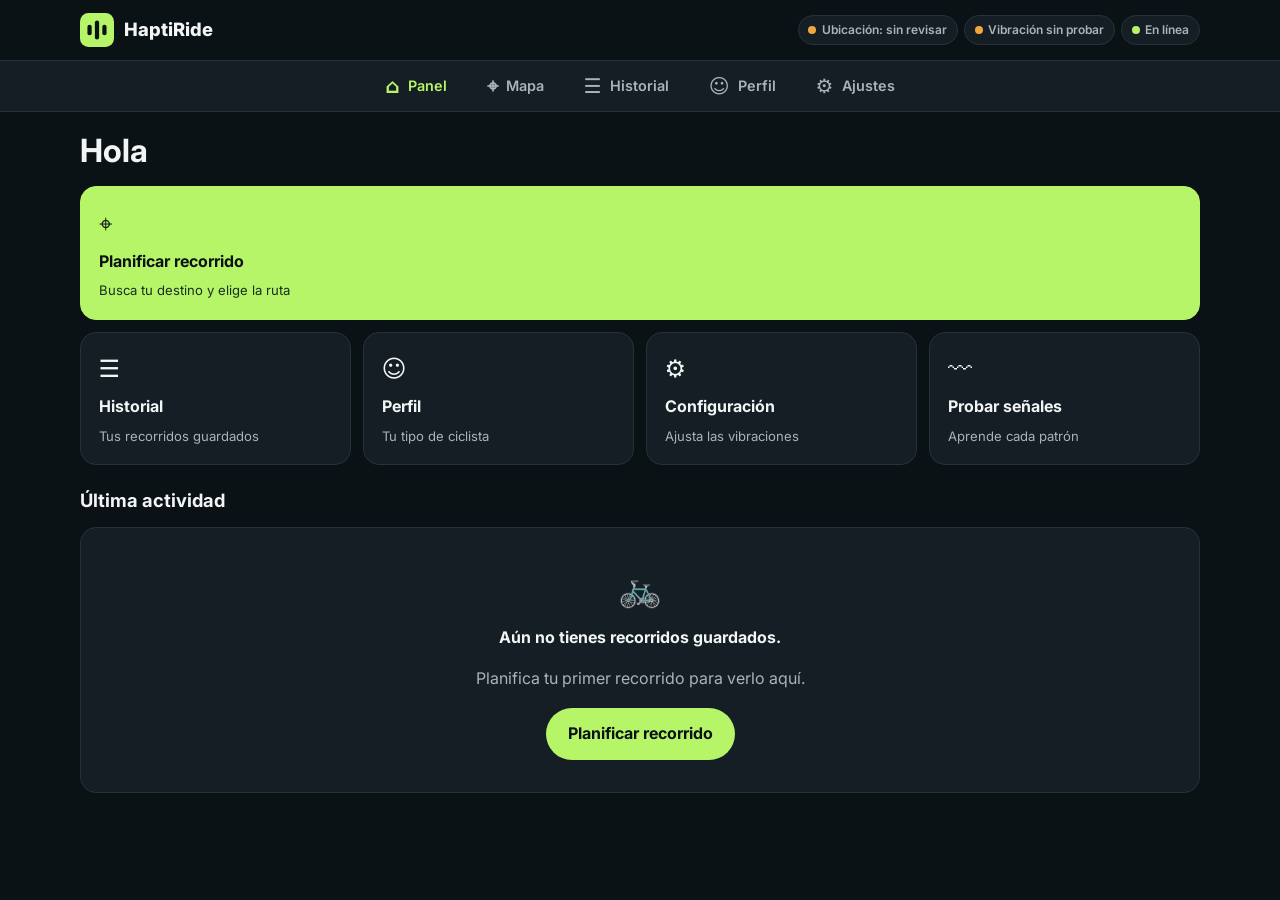
==== commit 61d5abe3: "Add files via upload" ====
--- a/pages/app.html
+++ b/pages/app.html
@@ -8,7 +8,7 @@
   <meta name="theme-color" content="#0B1216">
   <link rel="icon" href="../favicon.ico">
   <link rel="stylesheet" href="../css/leaflet.css">
-  <link rel="stylesheet" href="../css/styles.css">
+  <link rel="stylesheet" href="../css/styles.css?v=9">
 </head>
 <body>
   <a class="saltar" href="#app-principal">Saltar al contenido</a>
@@ -28,6 +28,8 @@
       </div>
     </header>
 
+    <a class="volver-recorrido" id="volver-recorrido" href="#navegacion" hidden><span aria-hidden="true">●</span> Recorrido en curso · Volver</a>
+
     <nav class="tabbar" aria-label="Secciones de la app">
       <a href="#panel" data-tab="panel"><span class="ico" aria-hidden="true">⌂</span>Panel</a>
       <a href="#mapa" data-tab="mapa"><span class="ico" aria-hidden="true">⌖</span>Mapa</a>
@@ -119,6 +121,7 @@
             <div class="opcion">
               <div class="opcion__texto"><strong>Vibración</strong><span id="permiso-vibracion-texto">Comprobando…</span></div>
               <button class="btn btn--secundario btn--sm" id="permiso-vibracion" type="button">Probar vibración</button>
+              <div id="permiso-vibracion-confirmar" class="opcion__extra" aria-live="polite"></div>
             </div>
             <div class="opcion">
               <div class="opcion__texto"><strong>Pantalla encendida</strong><span id="permiso-pantalla-texto">Comprobando…</span></div>
@@ -128,6 +131,7 @@
             </div>
           </div>
           <div id="permisos-continuar" hidden>
+            <div class="aviso aviso--ambar" id="aviso-vib-continuar" hidden style="margin-bottom:.75rem"></div>
             <button class="btn btn--primario btn--bloque" id="continuar-recorrido" type="button">Continuar al recorrido</button>
             <a class="btn btn--secundario btn--bloque" style="margin-top:.6rem" href="#mapa">Volver al mapa</a>
           </div>
@@ -145,6 +149,7 @@
               <div class="maniobra__texto" id="maniobra-texto">Preparando el recorrido…</div>
             </div>
           </div>
+          <div id="aviso-vib-nav"></div>
           <div id="aviso-nav"></div>
           <div>
             <div class="dato-fila"><span>Destino: <strong id="nav-destino">–</strong></span><span>Restante: <strong id="nav-restante">–</strong></span><span>Modo: <strong id="nav-modo">–</strong></span></div>
@@ -251,6 +256,8 @@
                 <option value="recto">Continuar recto</option>
                 <option value="vehiculo">Aviso de vehículo</option>
                 <option value="llegada">Llegada</option>
+                <option value="desvio">Aviso de desvío</option>
+                <option value="perdida">Aviso de señal perdida</option>
               </select>
             </div>
             <div class="controles" style="grid-template-columns:1fr 1fr">
@@ -258,6 +265,7 @@
               <button class="btn btn--secundario" id="cfg-restablecer" type="button">Restablecer</button>
             </div>
             <p class="texto-suave" id="cfg-aviso" style="margin-top:1rem"></p>
+            <div id="cfg-confirmar" aria-live="polite"></div>
           </div>
         </div>
       </section>
@@ -285,7 +293,7 @@
   <div class="toast" id="toast" role="status" aria-live="polite" hidden></div>
 
   <script src="../js/vendor/leaflet.js"></script>
-  <script src="../js/senales.js"></script>
-  <script src="../js/app.js"></script>
+  <script src="../js/senales.js?v=9"></script>
+  <script src="../js/app.js?v=9"></script>
 </body>
 </html>
--- a/css/styles.css
+++ b/css/styles.css
@@ -194,7 +194,7 @@
 .probador { display: grid; gap: 1.5rem; }
 @media (min-width: 900px) { .probador { grid-template-columns: 1fr 1fr; align-items: start; } }
 .botones-patron { display: grid; grid-template-columns: repeat(2, 1fr); gap: .75rem; }
-@media (min-width: 520px) { .botones-patron { grid-template-columns: repeat(3, 1fr); } }
+@media (min-width: 520px) { .botones-patron { grid-template-columns: repeat(4, 1fr); } }
 .boton-patron {
   min-height: 86px; padding: .75rem; border-radius: var(--radio-sm);
   background: var(--asfalto); border: 2px solid var(--sombra); cursor: pointer;
@@ -421,3 +421,25 @@
   .chip__largo { display: none; }
   .chip__corto { display: inline; }
 }
+
+/* Confirmación de la vibración (HU-013, HU-024) */
+.pregunta-vib { display: grid; gap: .6rem; padding: .9rem 1rem; border-radius: var(--radio-sm); background: var(--asfalto); border: 2px solid var(--lima); }
+.pregunta-vib__botones { display: flex; flex-wrap: wrap; gap: .5rem; }
+.pasos-vibracion { margin: .6rem 0 .9rem; padding-left: 1.2rem; display: grid; gap: .4rem; font-size: .9rem; }
+.pasos-vibracion ul { margin: .35rem 0 0; padding-left: 1rem; }
+.enlace-boton { background: none; border: 0; padding: 0; color: var(--lima); text-decoration: underline; cursor: pointer; font-weight: 600; }
+.opcion__extra { flex: 1 1 100%; }
+.opcion__extra:empty { display: none; }
+/* Refuerzo visual cuando la vibración no está confirmada */
+.maniobra.destello { background: var(--tiza); box-shadow: 0 0 0 4px var(--lima); }
+.sin-mirar.destello { background: #1f2a12; }
+
+/* Volver al recorrido desde otras secciones */
+.volver-recorrido {
+  position: fixed; left: 16px; right: 16px; bottom: calc(70px + env(safe-area-inset-bottom)); z-index: 46;
+  display: flex; align-items: center; justify-content: center; gap: .5rem; min-height: 48px;
+  border-radius: 999px; background: var(--lima); color: var(--asfalto); font-weight: 700; text-decoration: none;
+  box-shadow: var(--sombra-caja);
+}
+.volver-recorrido span { color: var(--rojo); }
+@media (min-width: 900px) { .volver-recorrido { left: auto; right: 24px; bottom: 24px; padding: 0 1.25rem; } }
